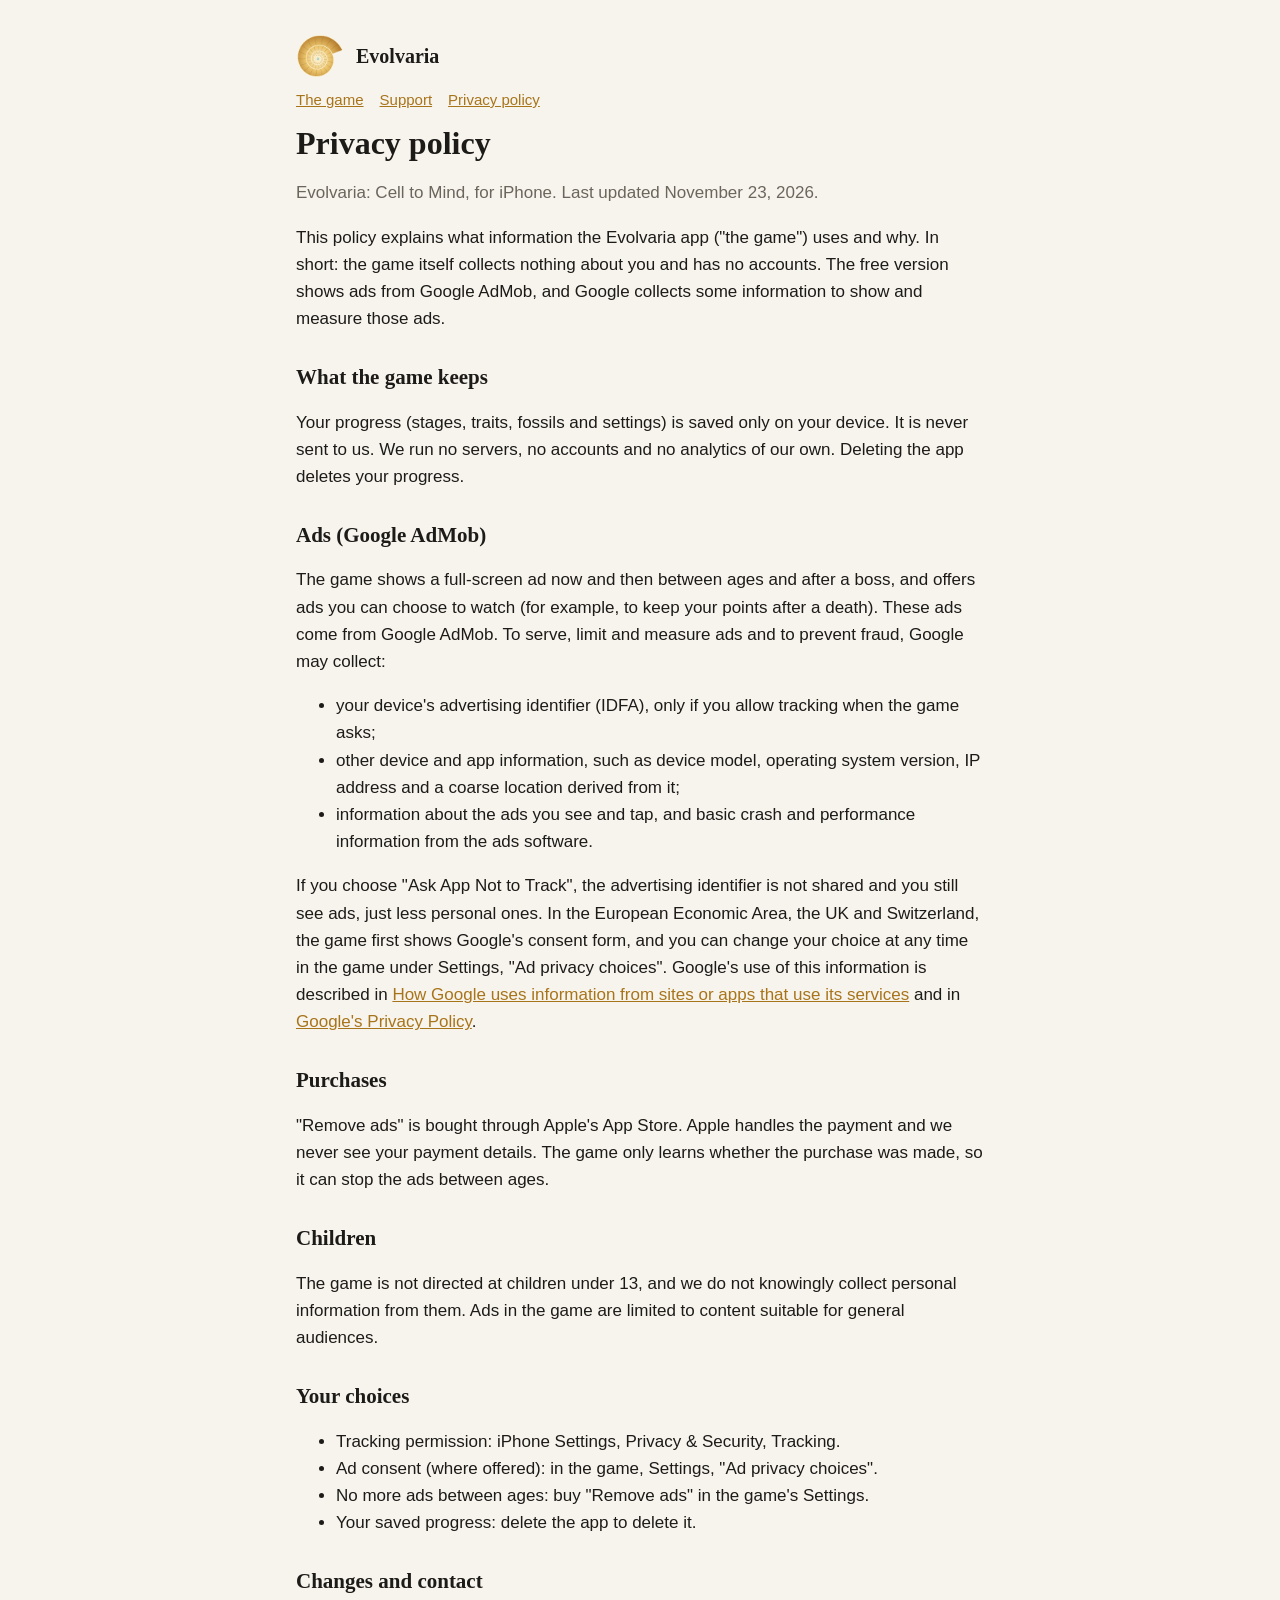
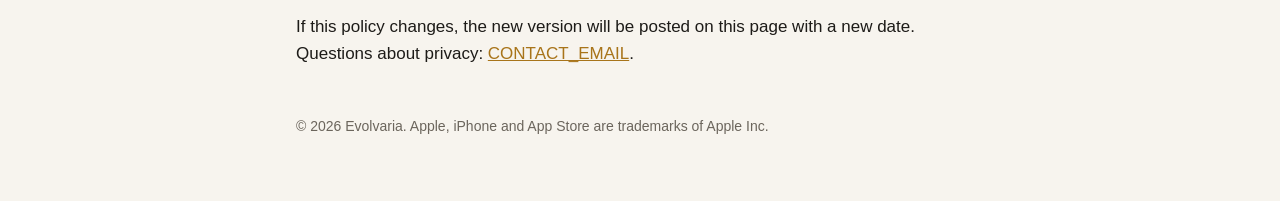
==== evolvaria/privacy/index.html @ f2a114b5 "Evolvaria website: game page, support and privacy policy Co-Authored-By: Claude Opus 5.5 <noreply@an" ====
<!doctype html><html lang="en"><head><meta charset="utf-8"><meta name="viewport" content="width=device-width,initial-scale=1">
<title>Evolvaria: Privacy policy</title><link rel="icon" href="../symbol.png"><link rel="stylesheet" href="../site.css"></head><body><main>
<header><img src="../symbol.png" alt=""><a href="../">Evolvaria</a></header>
<nav><a href="../">The game</a><a href="../support/">Support</a><a href="../privacy/">Privacy policy</a></nav>
<h1>Privacy policy</h1>
<p class="mut">Evolvaria: Cell to Mind, for iPhone. Last updated November 23, 2026.</p>
<p>This policy explains what information the Evolvaria app ("the game") uses and why. In short: the game itself collects nothing about you and has no accounts. The free version shows ads from Google AdMob, and Google collects some information to show and measure those ads.</p>

<h2>What the game keeps</h2>
<p>Your progress (stages, traits, fossils and settings) is saved only on your device. It is never sent to us. We run no servers, no accounts and no analytics of our own. Deleting the app deletes your progress.</p>

<h2>Ads (Google AdMob)</h2>
<p>The game shows a full-screen ad now and then between ages and after a boss, and offers ads you can choose to watch (for example, to keep your points after a death). These ads come from Google AdMob. To serve, limit and measure ads and to prevent fraud, Google may collect:</p>
<ul>
<li>your device's advertising identifier (IDFA), only if you allow tracking when the game asks;</li>
<li>other device and app information, such as device model, operating system version, IP address and a coarse location derived from it;</li>
<li>information about the ads you see and tap, and basic crash and performance information from the ads software.</li>
</ul>
<p>If you choose "Ask App Not to Track", the advertising identifier is not shared and you still see ads, just less personal ones. In the European Economic Area, the UK and Switzerland, the game first shows Google's consent form, and you can change your choice at any time in the game under Settings, "Ad privacy choices". Google's use of this information is described in <a href="https://policies.google.com/technologies/partner-sites">How Google uses information from sites or apps that use its services</a> and in <a href="https://policies.google.com/privacy">Google's Privacy Policy</a>.</p>

<h2>Purchases</h2>
<p>"Remove ads" is bought through Apple's App Store. Apple handles the payment and we never see your payment details. The game only learns whether the purchase was made, so it can stop the ads between ages.</p>

<h2>Children</h2>
<p>The game is not directed at children under 13, and we do not knowingly collect personal information from them. Ads in the game are limited to content suitable for general audiences.</p>

<h2>Your choices</h2>
<ul>
<li>Tracking permission: iPhone Settings, Privacy &amp; Security, Tracking.</li>
<li>Ad consent (where offered): in the game, Settings, "Ad privacy choices".</li>
<li>No more ads between ages: buy "Remove ads" in the game's Settings.</li>
<li>Your saved progress: delete the app to delete it.</li>
</ul>

<h2>Changes and contact</h2>
<p>If this policy changes, the new version will be posted on this page with a new date. Questions about privacy: <a href="mailto:CONTACT_EMAIL">CONTACT_EMAIL</a>.</p>
<footer>© 2026 Evolvaria. Apple, iPhone and App Store are trademarks of Apple Inc.</footer></main></body></html>
---- evolvaria/site.css ----
:root{--bg:#f7f4ee;--fg:#1d1b18;--mut:#6b655c;--card:#fff;--line:#e4ded3;--acc:#a8741a}
@media (prefers-color-scheme:dark){:root{--bg:#0b0d10;--fg:#ece7dc;--mut:#9d968a;--card:#15181d;--line:#262a31;--acc:#e0b25a}}
*{box-sizing:border-box}
body{margin:0;background:var(--bg);color:var(--fg);font:17px/1.6 -apple-system,BlinkMacSystemFont,"Segoe UI",Roboto,sans-serif}
main{max-width:720px;margin:0 auto;padding:32px 16px 64px}
a{color:var(--acc)}
h1{font:600 32px/1.2 Georgia,"Times New Roman",serif;margin:12px 0 8px}
h2{font:600 21px/1.3 Georgia,"Times New Roman",serif;margin:32px 0 8px}
.mut{color:var(--mut)}
header{display:flex;align-items:center;gap:12px}
header img{width:48px;height:48px}
header a{text-decoration:none;color:var(--fg);font:600 20px Georgia,serif}
nav{margin-top:8px;display:flex;gap:16px;flex-wrap:wrap;font-size:15px}
.card{background:var(--card);border:1px solid var(--line);border-radius:12px;padding:16px 20px;margin:16px 0}
.shots{display:grid;grid-template-columns:repeat(3,1fr);gap:10px;margin:20px 0}
.shots img{width:100%;border-radius:10px;border:1px solid var(--line)}
footer{margin-top:48px;font-size:14px;color:var(--mut)}
.card p{margin:0}
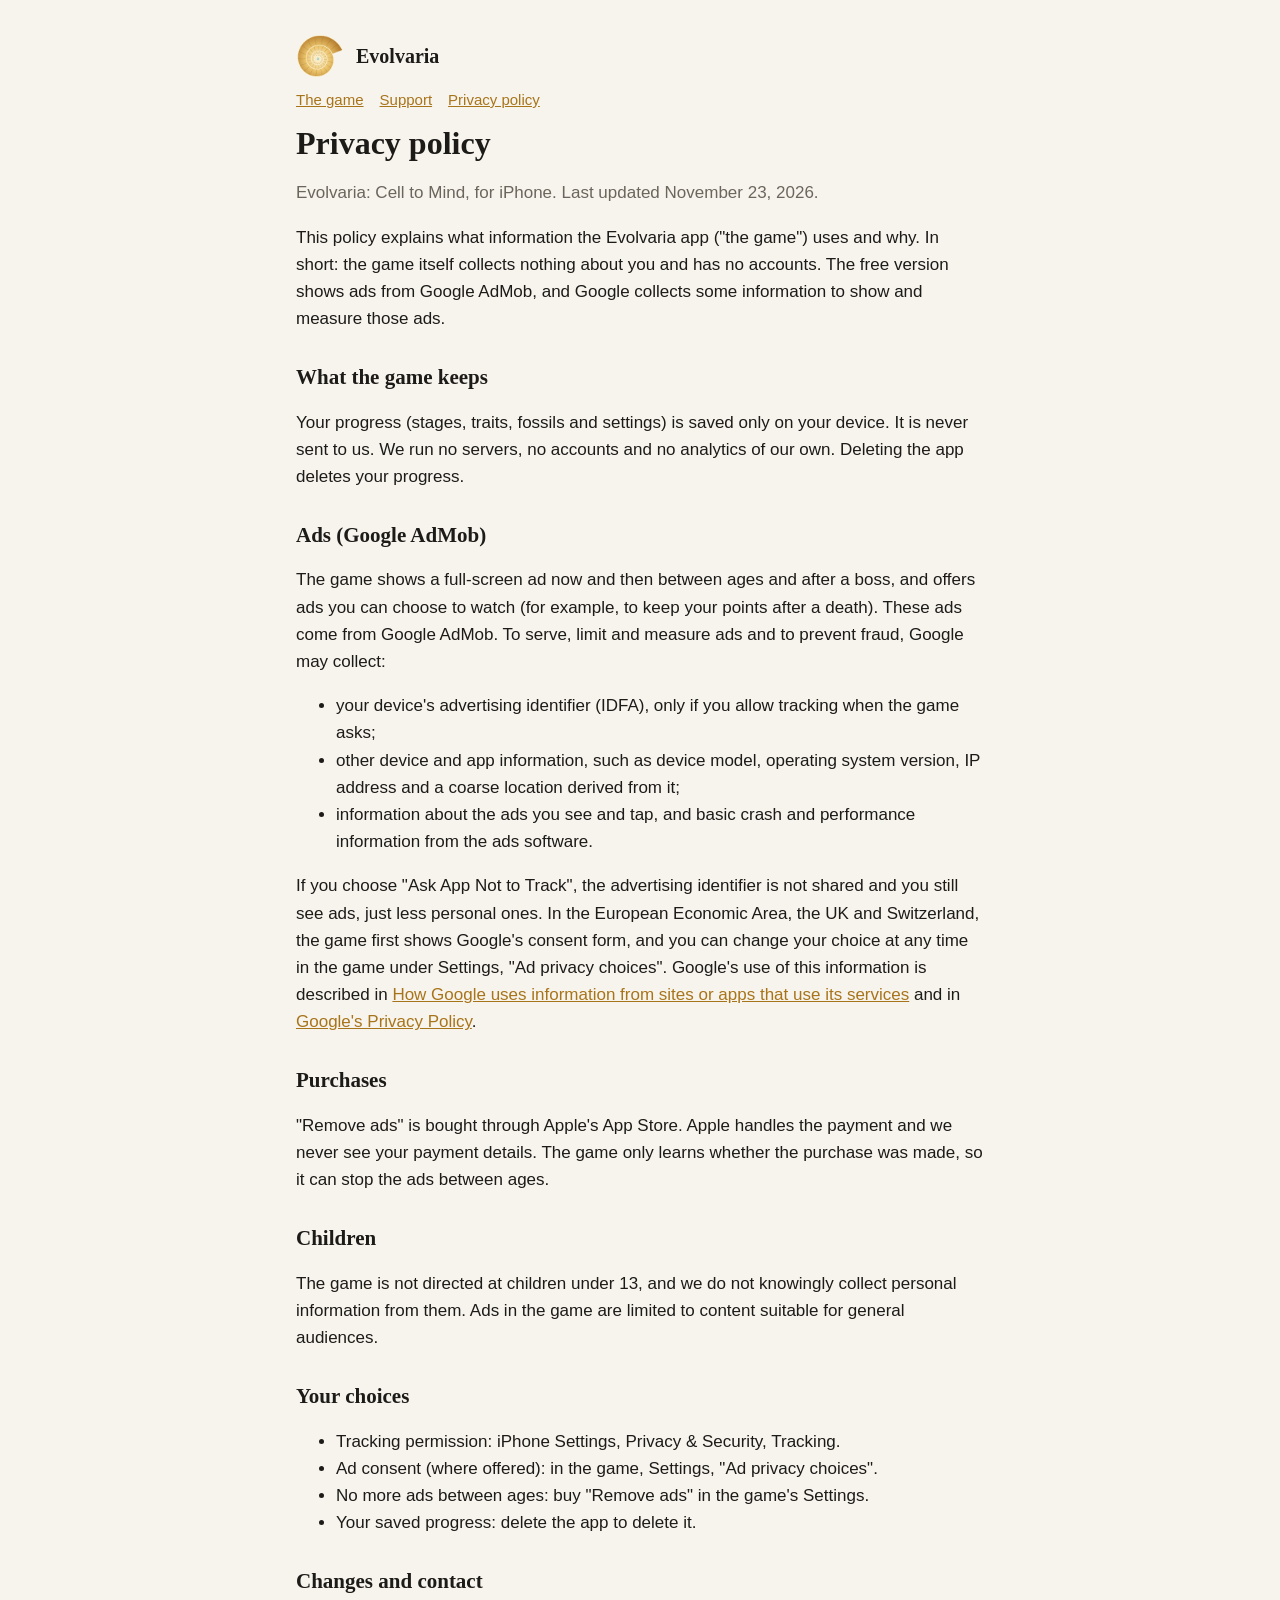
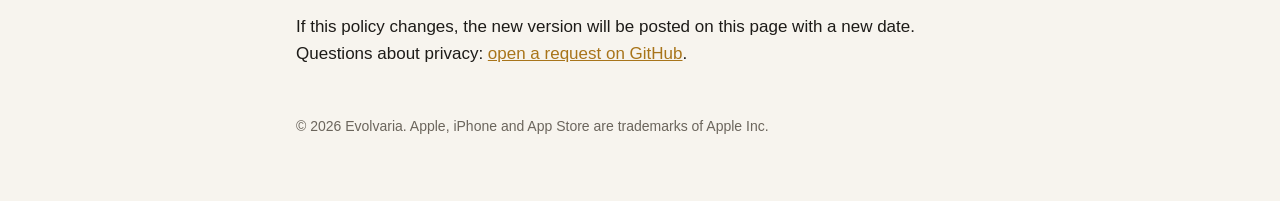
==== commit 4e326bc7: "Contact: GitHub request link until an email is chosen Co-Authored-By: Claude Opus 5.5 <noreply@anthr" ====
--- a/evolvaria/privacy/index.html
+++ b/evolvaria/privacy/index.html
@@ -33,5 +33,5 @@
 </ul>
 
 <h2>Changes and contact</h2>
-<p>If this policy changes, the new version will be posted on this page with a new date. Questions about privacy: <a href="mailto:CONTACT_EMAIL">CONTACT_EMAIL</a>.</p>
+<p>If this policy changes, the new version will be posted on this page with a new date. Questions about privacy: <a href="https://github.com/kohamanagement/kohamanagement.github.io/issues/new">open a request on GitHub</a>.</p>
 <footer>© 2026 Evolvaria. Apple, iPhone and App Store are trademarks of Apple Inc.</footer></main></body></html>
